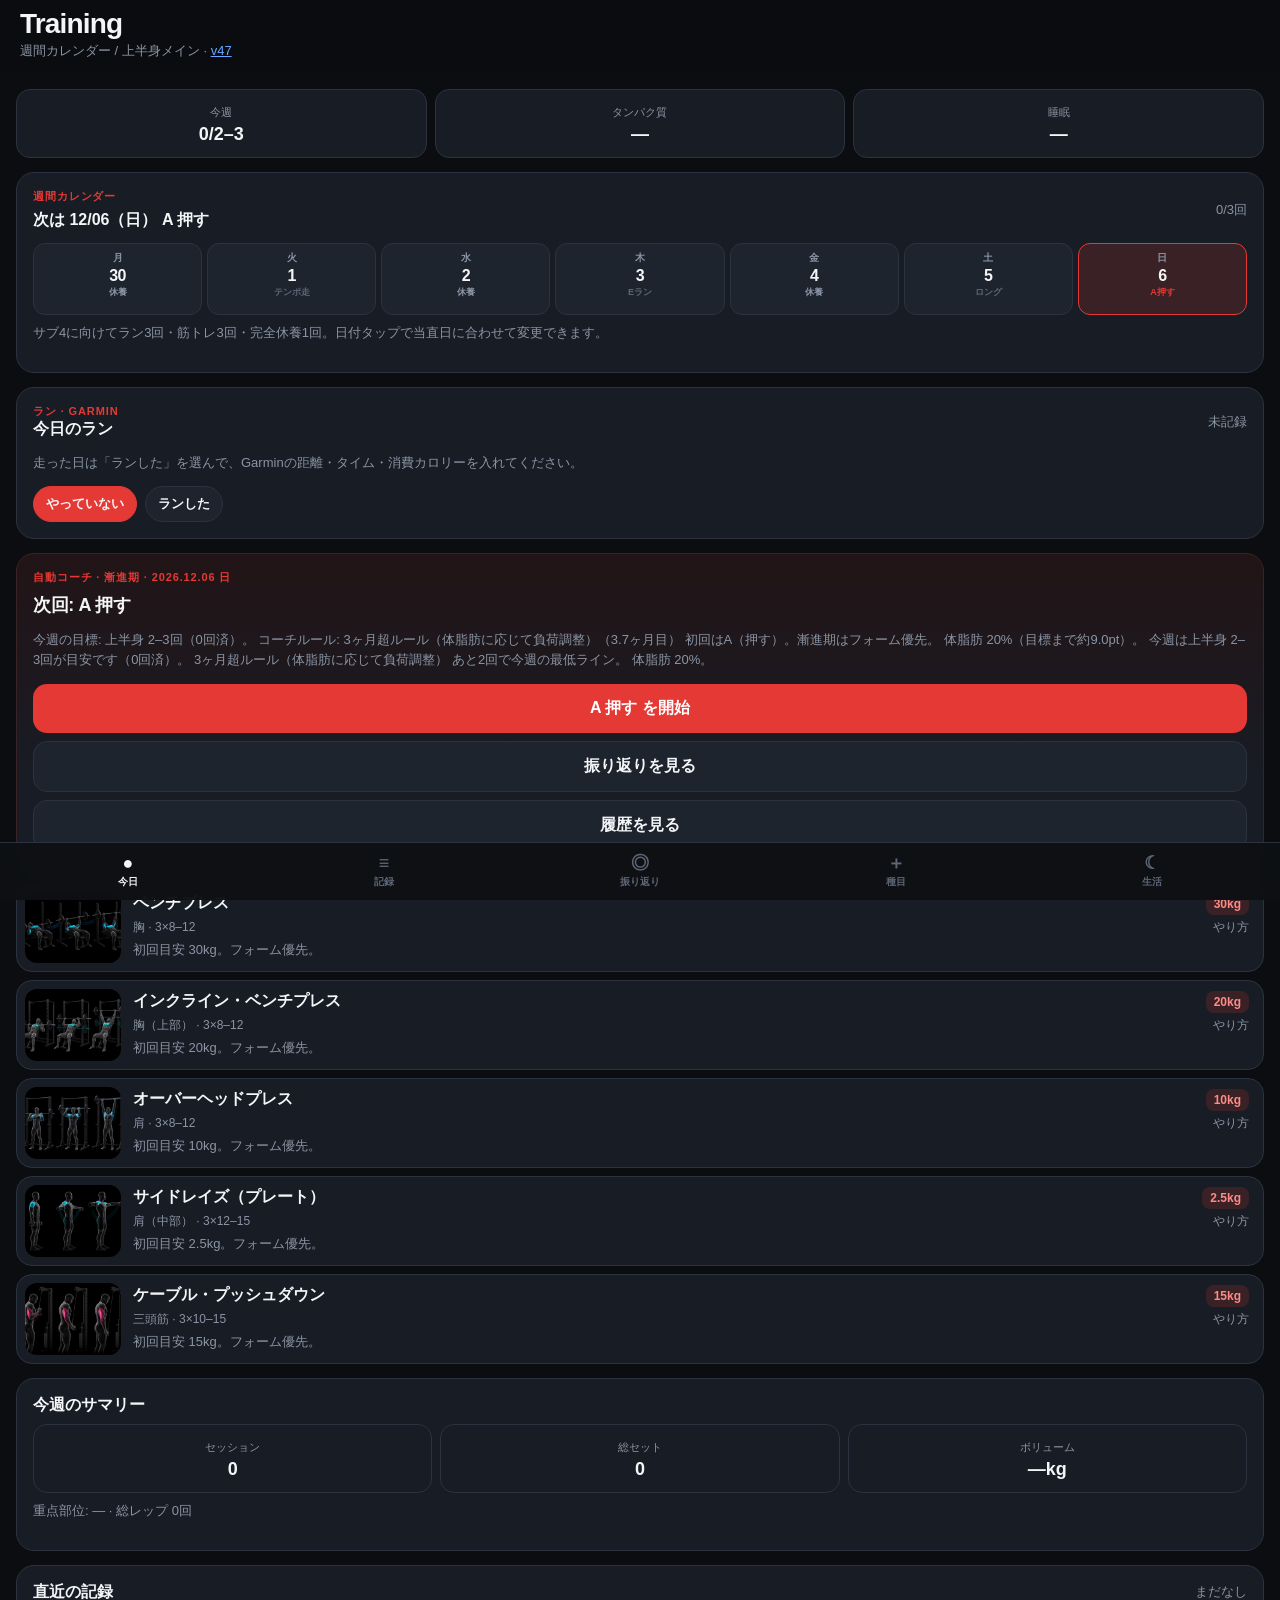
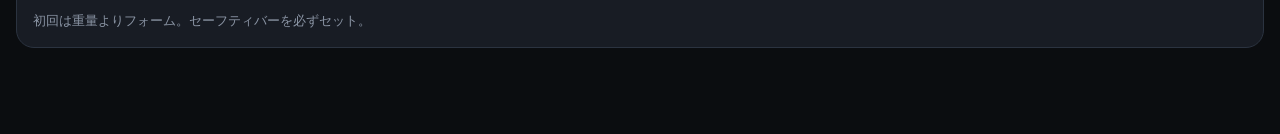
==== index.html @ 6f52048e "v47: インターネット公開版へ更新（オフライン起動・ランのペース提案・個人情報の除去） - Service Worker をネットワーク優先＋キャッシュ退避に変更し、サーバーに   繋がらなくてもア" ====
<!DOCTYPE html>
<html lang="ja">
  <head>
    <meta charset="UTF-8" />
    <meta name="viewport" content="width=device-width, initial-scale=1, maximum-scale=1, user-scalable=no, viewport-fit=cover" />
    <meta name="apple-mobile-web-app-capable" content="yes" />
    <meta name="mobile-web-app-capable" content="yes" />
    <meta name="apple-mobile-web-app-status-bar-style" content="black-translucent" />
    <meta name="apple-mobile-web-app-title" content="Training" />
    <meta name="theme-color" content="#0b0d10" />
    <title>Training</title>
    <link rel="manifest" href="./manifest.webmanifest" />
    <link rel="apple-touch-icon" href="./icon-180.png" />
    <meta http-equiv="Cache-Control" content="no-cache, no-store, must-revalidate" />
    <link rel="stylesheet" href="./styles.css?v=47" />
    <style>
      html,
      body {
        background: #0b0d10;
        color: #f3f5f7;
        margin: 0;
        min-height: 100%;
      }
      #boot {
        padding: 28px 24px;
        font-family: -apple-system, BlinkMacSystemFont, "Hiragino Sans", sans-serif;
      }
      #boot h2 {
        margin: 0;
        font-size: 24px;
      }
      #boot p {
        color: #8b95a5;
        line-height: 1.6;
        margin-top: 12px;
      }
      #boot a {
        color: #6aa6ff;
      }
      #boot a.boot-btn {
        display: block;
        margin-top: 16px;
        background: #e53935;
        color: #fff;
        text-align: center;
        text-decoration: none;
        border-radius: 14px;
        padding: 16px;
        font-weight: 800;
      }
    </style>
  </head>
  <body>
    <div id="app">
      <main id="boot">
        <h2>Training</h2>
        <p>読み込み中…</p>
        <p id="repair-hint"></p>
      </main>
    </div>
    <script>
      (function () {
        var el = document.getElementById("repair-hint");
        if (el) {
          el.innerHTML = 'うまく開かないときは <a href="./update.html">最新版に更新する</a>';
        }
      })();
      window.__bootFailed = function (msg) {
        var app = document.getElementById("app");
        if (!app) return;
        app.innerHTML =
          '<main id="boot"><h2>起動できませんでした</h2><p>' +
          (msg || "古い画面が残っている可能性があります。") +
          '</p><p><a class="boot-btn" href="./update.html">最新版に更新する</a></p></main>';
      };
      window.addEventListener("error", function (ev) {
        if (document.getElementById("boot")) window.__bootFailed(ev.message || "読み込みエラー");
      });
      setTimeout(function () {
        var boot = document.getElementById("boot");
        if (boot) {
          var p = boot.querySelector("p");
          if (p) {
            p.innerHTML = 'まだ読み込めない場合は <a href="./update.html">最新版に更新する</a> を開いてください。';
          }
        }
      }, 8000);
    </script>
    <script>
      (function () {
        var files = ["./data.js", "./restore-data.js", "./coach.js", "./app.js"];
        var t = Date.now();
        function next(i) {
          if (i >= files.length) return;
          var s = document.createElement("script");
          s.src = files[i] + "?t=" + t;
          s.onload = function () {
            next(i + 1);
          };
          s.onerror = function () {
            if (window.__bootFailed) window.__bootFailed("ファイルを読み込めませんでした");
          };
          document.body.appendChild(s);
        }
        next(0);
      })();
    </script>
  </body>
</html>
---- styles.css ----
:root {
  --bg: #0b0d10;
  --bg-elev: #12151b;
  --card: #181c24;
  --card-2: #1e242e;
  --line: #2b3340;
  --text: #f3f5f7;
  --muted: #8b95a5;
  --faint: #5c6675;
  --red: #e53935;
  --red-dim: rgba(229, 57, 53, 0.16);
  --green: #3ddc97;
  --green-dim: rgba(61, 220, 151, 0.14);
  --blue: #6aa6ff;
  --purple: #c084fc;
  --amber: #ffb020;
  --radius: 18px;
  --tab-h: calc(58px + env(safe-area-inset-bottom, 0px));
  --header-h: calc(56px + env(safe-area-inset-top, 0px));
}

* {
  box-sizing: border-box;
  -webkit-tap-highlight-color: transparent;
  touch-action: manipulation;
}

html,
body {
  margin: 0;
  padding: 0;
  background: var(--bg);
  color: var(--text);
  font-family: -apple-system, BlinkMacSystemFont, "Hiragino Sans", "Hiragino Kaku Gothic ProN", "Noto Sans JP", sans-serif;
  min-height: 100%;
}

body {
  padding-top: env(safe-area-inset-top, 0px);
}

button,
input {
  font-family: inherit;
  color: inherit;
}

#app {
  min-height: 100dvh;
  padding-bottom: var(--tab-h);
}

.topbar {
  position: sticky;
  top: 0;
  z-index: 20;
  background: color-mix(in srgb, var(--bg) 88%, transparent);
  backdrop-filter: blur(16px);
  -webkit-backdrop-filter: blur(16px);
  padding: 8px 20px 12px;
  border-bottom: 1px solid transparent;
}

.topbar h1 {
  margin: 0;
  font-size: 28px;
  letter-spacing: -0.03em;
}

.topbar .sub {
  margin-top: 2px;
  color: var(--muted);
  font-size: 13px;
}

.sync-pill {
  display: inline-block;
  margin-top: 8px;
  font-size: 11px;
  font-weight: 700;
  padding: 4px 10px;
  border-radius: 999px;
  background: var(--card-2);
  color: var(--muted);
  border: 1px solid var(--line);
}

.sync-pill.synced {
  color: var(--green);
  border-color: rgba(61, 220, 151, 0.35);
  background: var(--green-dim);
}

.sync-pill.pending {
  color: var(--amber);
}

.sync-pill.offline {
  color: var(--faint);
}

.page {
  padding: 16px 16px 28px;
  display: flex;
  flex-direction: column;
  gap: 14px;
}

.card {
  background: var(--card);
  border: 1px solid var(--line);
  border-radius: var(--radius);
  padding: 16px;
}

.card.accent {
  background: linear-gradient(180deg, #221416 0%, var(--card) 72%);
  border-color: #3a2426;
}

.row {
  display: flex;
  align-items: center;
  justify-content: space-between;
  gap: 10px;
}

.stack {
  display: flex;
  flex-direction: column;
  gap: 8px;
}

.kicker {
  font-size: 11px;
  font-weight: 700;
  letter-spacing: 0.08em;
  text-transform: uppercase;
  color: var(--red);
}

.muted {
  color: var(--muted);
  font-size: 13px;
  line-height: 1.55;
}

h2 {
  margin: 0;
  font-size: 18px;
  letter-spacing: -0.02em;
}

h3 {
  margin: 0;
  font-size: 16px;
}

.pills {
  display: flex;
  flex-wrap: wrap;
  gap: 8px;
}

.pill {
  border: 1px solid var(--line);
  background: var(--card-2);
  color: var(--text);
  border-radius: 999px;
  padding: 8px 12px;
  font-size: 13px;
  font-weight: 600;
}

.pill.active {
  background: var(--red);
  border-color: var(--red);
}

.pill.good.active {
  background: #1f8a5a;
  border-color: #1f8a5a;
}

.pill.ok.active {
  background: #8a6a12;
  border-color: #8a6a12;
}

.pill.poor.active {
  background: #8a2a2a;
  border-color: #8a2a2a;
}

.btn {
  appearance: none;
  border: 0;
  background: var(--red);
  color: white;
  font-weight: 700;
  font-size: 16px;
  border-radius: 14px;
  padding: 14px 16px;
  width: 100%;
}

.btn:disabled {
  opacity: 0.45;
}

.btn.ghost {
  background: var(--card-2);
  color: var(--text);
  border: 1px solid var(--line);
}

.btn.small {
  width: auto;
  padding: 8px 12px;
  font-size: 13px;
  border-radius: 10px;
}

.ex-item {
  width: 100%;
  text-align: left;
  background: var(--card);
  border: 1px solid var(--line);
  border-radius: 16px;
  padding: 8px;
  display: grid;
  grid-template-columns: 96px 1fr;
  gap: 12px;
  align-items: center;
}

.ex-copy {
  display: flex;
  flex-direction: column;
  gap: 4px;
  min-width: 0;
  padding-right: 6px;
}

.ex-thumb,
.motion-thumb {
  width: 96px;
  height: 72px;
  object-fit: cover;
  object-position: center;
  border-radius: 12px;
  background: #000;
  flex-shrink: 0;
}

.card .motion-thumb {
  width: 72px;
  height: 54px;
  border-radius: 10px;
}

.ex-item .meta {
  display: flex;
  justify-content: space-between;
  color: var(--muted);
  font-size: 12px;
  gap: 8px;
}

.badge {
  display: inline-flex;
  align-items: center;
  gap: 6px;
  background: var(--red-dim);
  color: #ff8a86;
  font-size: 12px;
  font-weight: 700;
  padding: 4px 8px;
  border-radius: 8px;
}

.badge.green {
  background: var(--green-dim);
  color: var(--green);
}

.badge.blue {
  background: rgba(106, 166, 255, 0.14);
  color: var(--blue);
}

.stats {
  display: grid;
  grid-template-columns: 1fr 1fr 1fr;
  gap: 8px;
}

.stat {
  background: var(--card);
  border: 1px solid var(--line);
  border-radius: 14px;
  padding: 12px 10px;
  text-align: center;
}

.stat b {
  display: block;
  font-size: 18px;
  margin-top: 4px;
}

.stat span {
  color: var(--muted);
  font-size: 11px;
}

.set-row {
  display: grid;
  grid-template-columns: 42px 1fr 1fr;
  gap: 8px;
  align-items: center;
  margin-top: 8px;
}

.stepper {
  display: flex;
  align-items: center;
  background: var(--bg);
  border: 1px solid var(--line);
  border-radius: 12px;
  overflow: hidden;
}

.stepper button {
  width: 36px;
  height: 40px;
  border: 0;
  background: transparent;
  color: var(--text);
  font-size: 18px;
}

.stepper .val {
  flex: 1;
  text-align: center;
  font-variant-numeric: tabular-nums;
  font-weight: 700;
  font-size: 14px;
}

.howto {
  margin-top: 10px;
  padding-top: 10px;
  border-top: 1px solid var(--line);
}

.howto ol {
  margin: 8px 0 0;
  padding-left: 18px;
  color: var(--muted);
  font-size: 13px;
  line-height: 1.6;
}

.howto h4 {
  margin: 12px 0 0;
  font-size: 13px;
  color: #ffb0ad;
}

.week {
  display: grid;
  grid-template-columns: repeat(7, 1fr);
  gap: 6px;
}

.daydot {
  text-align: center;
  font-size: 11px;
  color: var(--muted);
}

.daydot i {
  display: block;
  width: 28px;
  height: 28px;
  margin: 0 auto 4px;
  border-radius: 50%;
  background: var(--card-2);
  border: 1px solid var(--line);
}

.daydot.done i {
  background: var(--green);
  border-color: var(--green);
}

.daydot.today i {
  outline: 2px solid var(--red);
  outline-offset: 2px;
}

.tabbar {
  position: fixed;
  left: 0;
  right: 0;
  bottom: 0;
  height: var(--tab-h);
  padding-bottom: env(safe-area-inset-bottom, 0px);
  background: rgba(14, 16, 20, 0.94);
  backdrop-filter: blur(18px);
  -webkit-backdrop-filter: blur(18px);
  border-top: 1px solid var(--line);
  display: grid;
  grid-template-columns: repeat(5, 1fr);
  z-index: 30;
}

.tabbar button {
  border: 0;
  background: transparent;
  color: var(--faint);
  font-size: 10px;
  font-weight: 700;
  display: flex;
  flex-direction: column;
  align-items: center;
  justify-content: center;
  gap: 3px;
}

.tabbar button.active {
  color: var(--text);
}

.tabbar .ico {
  font-size: 18px;
  line-height: 1;
}

.sheet-bg {
  position: fixed;
  inset: 0;
  background: rgba(0, 0, 0, 0.55);
  z-index: 40;
  display: flex;
  align-items: flex-end;
}

.sheet {
  background: var(--bg-elev);
  width: 100%;
  max-height: 92dvh;
  overflow: auto;
  border-radius: 22px 22px 0 0;
  padding: 10px 16px calc(20px + env(safe-area-inset-bottom));
}

.sheet-guide {
  padding: 0;
  max-height: 96dvh;
}

.hero-bar {
  position: sticky;
  top: 0;
  z-index: 6;
  display: flex;
  align-items: center;
  justify-content: space-between;
  gap: 10px;
  padding: 10px 12px 8px;
  background: rgba(12, 14, 18, 0.92);
  backdrop-filter: blur(12px);
  -webkit-backdrop-filter: blur(12px);
}

.hero-still {
  position: relative;
  background: #000;
  min-height: 42vh;
}

.hero-still img {
  width: 100%;
  height: auto;
  min-height: 42vh;
  max-height: 56vh;
  object-fit: contain;
  object-position: center;
  display: block;
  background: #000;
}

.motion-phases {
  display: grid;
  grid-template-columns: 1fr 1fr 1fr;
  gap: 6px;
  pointer-events: none;
}

.motion-phases.still {
  position: absolute;
  left: 10px;
  right: 10px;
  bottom: 10px;
}

.motion-phases span {
  text-align: center;
  font-size: 11px;
  font-weight: 700;
  letter-spacing: 0.08em;
  color: rgba(255, 255, 255, 0.88);
  background: rgba(0, 0, 0, 0.55);
  padding: 6px 0;
  border-radius: 8px;
}

.scroll-hint {
  margin: 4px 0 0;
  color: var(--faint);
  font-size: 12px;
}

.sheet-back {
  position: static;
  border: 0;
  min-height: 44px;
  padding: 10px 16px;
  border-radius: 999px;
  background: var(--card-2);
  color: #fff;
  font-size: 16px;
  font-weight: 700;
  border: 1px solid var(--line);
}

.sheet-back.dark {
  position: sticky;
  top: 8px;
  left: 0;
  display: inline-flex;
  margin-bottom: 8px;
  background: var(--card-2);
  color: var(--text);
  border: 1px solid var(--line);
}

.hero-tag {
  display: inline-flex;
  background: rgba(0, 229, 255, 0.22);
  border: 1px solid rgba(0, 229, 255, 0.45);
  color: #7eeeff;
  font-size: 11px;
  font-weight: 700;
  letter-spacing: 0.06em;
  padding: 4px 8px;
  border-radius: 999px;
}

.sheet-body h2 {
  margin: 0;
  font-size: 26px;
  letter-spacing: -0.03em;
}

.hero-eq {
  margin: 6px 0 0;
  color: var(--muted);
  font-size: 13px;
}

.cue-chips {
  display: flex;
  flex-wrap: wrap;
  gap: 6px;
  margin-top: 12px;
  margin-bottom: 4px;
}

.cue-chips span {
  background: rgba(0, 229, 255, 0.12);
  border: 1px solid rgba(0, 229, 255, 0.28);
  color: #b8f4ff;
  font-size: 12px;
  font-weight: 600;
  padding: 6px 10px;
  border-radius: 999px;
}

.sheet-body {
  padding: 16px 16px calc(24px + env(safe-area-inset-bottom));
}

.guide-meta {
  display: flex;
  flex-wrap: wrap;
  gap: 8px;
  margin-bottom: 16px;
}

.guide-meta span {
  background: var(--card);
  border: 1px solid var(--line);
  border-radius: 999px;
  padding: 6px 10px;
  font-size: 12px;
  color: var(--muted);
}

.guide-block {
  margin-top: 18px;
}

.sec-label {
  display: flex;
  align-items: center;
  gap: 10px;
  font-size: 15px;
  font-weight: 700;
  letter-spacing: -0.02em;
}

.sec-label i {
  font-style: normal;
  font-size: 11px;
  font-weight: 800;
  color: #fff;
  background: var(--red);
  width: 28px;
  height: 22px;
  border-radius: 7px;
  display: inline-flex;
  align-items: center;
  justify-content: center;
}

.guide-block.warn .sec-label i {
  background: #8a6a12;
}

.steps {
  list-style: none;
  margin: 10px 0 0;
  padding: 0;
  counter-reset: step;
}

.steps li {
  position: relative;
  padding: 10px 12px 10px 42px;
  margin-top: 8px;
  background: var(--card);
  border: 1px solid var(--line);
  border-radius: 14px;
  color: var(--muted);
  font-size: 13px;
  line-height: 1.6;
  counter-increment: step;
}

.steps li::before {
  content: counter(step);
  position: absolute;
  left: 12px;
  top: 12px;
  width: 20px;
  height: 20px;
  border-radius: 50%;
  background: #2a313c;
  color: #fff;
  font-size: 11px;
  font-weight: 700;
  display: flex;
  align-items: center;
  justify-content: center;
}

.handle {
  width: 42px;
  height: 4px;
  background: #3a4250;
  border-radius: 99px;
  margin: 6px auto 12px;
}

.history-item {
  width: 100%;
  text-align: left;
  background: transparent;
  border: 0;
  border-bottom: 1px solid var(--line);
  padding: 12px 0;
  color: inherit;
}

.empty {
  text-align: center;
  color: var(--muted);
  padding: 28px 12px;
  line-height: 1.6;
}

.note {
  width: 100%;
  background: var(--bg);
  border: 1px solid var(--line);
  border-radius: 12px;
  padding: 12px;
  min-height: 44px;
  resize: none;
  font-size: 16px;
}

.reason {
  background: var(--red-dim);
  border-radius: 12px;
  padding: 10px 12px;
  font-size: 13px;
  line-height: 1.55;
  color: #ffc7c5;
}

.progress-bar {
  height: 8px;
  background: #2a313c;
  border-radius: 99px;
  overflow: hidden;
}

.week-cal {
  display: grid;
  grid-template-columns: repeat(7, 1fr);
  gap: 5px;
  margin-top: 12px;
}

.week-cell {
  background: var(--card-2);
  border: 1px solid var(--line);
  border-radius: 12px;
  padding: 7px 1px 6px;
  text-align: center;
  min-height: 72px;
  display: flex;
  flex-direction: column;
  align-items: center;
  justify-content: flex-start;
  gap: 2px;
  font-family: inherit;
  color: inherit;
  width: 100%;
}

.week-cell .wday {
  font-size: 10px;
  font-weight: 700;
  color: var(--muted);
}

.week-cell .wnum {
  font-size: 16px;
  font-weight: 800;
  letter-spacing: -0.03em;
}

.week-cell .wtag {
  font-size: 9px;
  font-weight: 700;
  color: var(--faint);
  line-height: 1.2;
}

.week-cell.today {
  border-color: #c5ccd6;
}

.week-cell.next {
  background: var(--red-dim);
  border-color: var(--red);
}

.week-cell.next .wtag {
  color: var(--red);
}

.week-cell.done {
  background: var(--green-dim);
  border-color: rgba(61, 220, 151, 0.35);
}

.week-cell.done .wtag {
  color: var(--green);
}

.week-cell.changed {
  box-shadow: inset 0 0 0 1px rgba(255, 214, 10, 0.55);
}

.week-cell.rest .wtag {
  color: var(--muted);
}

.link-url {
  color: var(--blue);
  word-break: break-all;
  text-decoration: underline;
}

.review-card {
  margin-top: 14px;
  padding: 12px 14px 8px;
  background: #161a22;
  border-radius: 16px;
}

.review-card .kicker {
  margin-bottom: 6px;
}

.review-ai {
  margin-top: 8px;
  font-size: 15px;
}

.progress-bar span {
  display: block;
  height: 100%;
  background: var(--red);
  border-radius: 99px;
}

.metric-grid {
  display: grid;
  grid-template-columns: 1fr 1fr;
  gap: 10px;
  margin-top: 12px;
}

.metric-label {
  font-size: 12px;
  font-weight: 700;
  color: var(--muted);
  margin-bottom: 6px;
}

.chart-head {
  display: flex;
  align-items: baseline;
  justify-content: space-between;
  margin: 10px 0 6px;
}

.chart-value {
  font-size: 22px;
  font-weight: 800;
  letter-spacing: -0.03em;
}

.chart-delta {
  margin-left: 8px;
  font-size: 12px;
  font-weight: 700;
  color: var(--muted);
}

.chart-delta.down {
  color: var(--green);
}

.chart-delta.up {
  color: #ff8a86;
}

.chart-svg {
  width: 100%;
  height: auto;
  display: block;
}

.chart-grid {
  stroke: #2b3340;
  stroke-width: 1;
}

.chart-line {
  fill: none;
  stroke-width: 2.5;
  stroke-linecap: round;
  stroke-linejoin: round;
}

.chart-area {
  opacity: 0.14;
}

.chart-dot {
  stroke: #0b0d10;
  stroke-width: 1.5;
}

.chart-axis,
.chart-label {
  fill: var(--faint);
  font-size: 9px;
  font-family: -apple-system, BlinkMacSystemFont, sans-serif;
}

.chart-empty {
  margin-top: 10px;
  padding: 20px 12px;
  text-align: center;
  color: var(--muted);
  font-size: 13px;
  background: var(--card-2);
  border: 1px dashed var(--line);
  border-radius: 12px;
}

.body-log-head,
.body-log-row {
  display: grid;
  grid-template-columns: 1.2fr 1fr 1fr;
  gap: 8px;
  font-size: 13px;
}

.body-log-head {
  color: var(--muted);
  font-size: 11px;
  font-weight: 700;
  letter-spacing: 0.04em;
  padding-bottom: 8px;
  border-bottom: 1px solid var(--line);
}

.body-log-row {
  padding: 10px 0;
  border-bottom: 1px solid var(--line);
  color: var(--text);
}

.body-log-row span:last-child {
  color: var(--green);
}

.rest-bar {
  position: fixed;
  left: 16px;
  right: 16px;
  bottom: calc(var(--tab-h) + 8px);
  z-index: 35;
  background: rgba(18, 21, 28, 0.96);
  border: 1px solid var(--line);
  border-radius: 14px;
  padding: 12px 14px;
  display: flex;
  align-items: center;
  justify-content: space-between;
  backdrop-filter: blur(12px);
  -webkit-backdrop-filter: blur(12px);
}

.rest-bar span {
  font-weight: 700;
  color: var(--amber);
}

.rest-bar button {
  border: 0;
  background: var(--card-2);
  color: var(--text);
  padding: 8px 12px;
  border-radius: 10px;
  font-size: 13px;
  font-weight: 700;
}

.pick-scroll {
  height: 148px;
  overflow-y: auto;
  -webkit-overflow-scrolling: touch;
  border: 1px solid var(--line);
  border-radius: 14px;
  background: var(--bg);
  margin-top: 10px;
}

.pick-opt {
  display: block;
  width: 100%;
  border: 0;
  background: transparent;
  color: var(--muted);
  font-size: 18px;
  font-weight: 700;
  padding: 12px 0;
}

.pick-opt.active {
  color: var(--text);
  background: var(--red-dim);
}

.num-input {
  width: 100%;
  box-sizing: border-box;
  border: 1px solid var(--line);
  background: #fff;
  color: #111;
  border-radius: 12px;
  padding: 14px 12px;
  font-size: 22px;
  font-weight: 700;
  font-variant-numeric: tabular-nums;
  margin-top: 8px;
  -webkit-user-select: text;
  user-select: text;
  pointer-events: auto;
  -webkit-appearance: none;
  appearance: none;
}
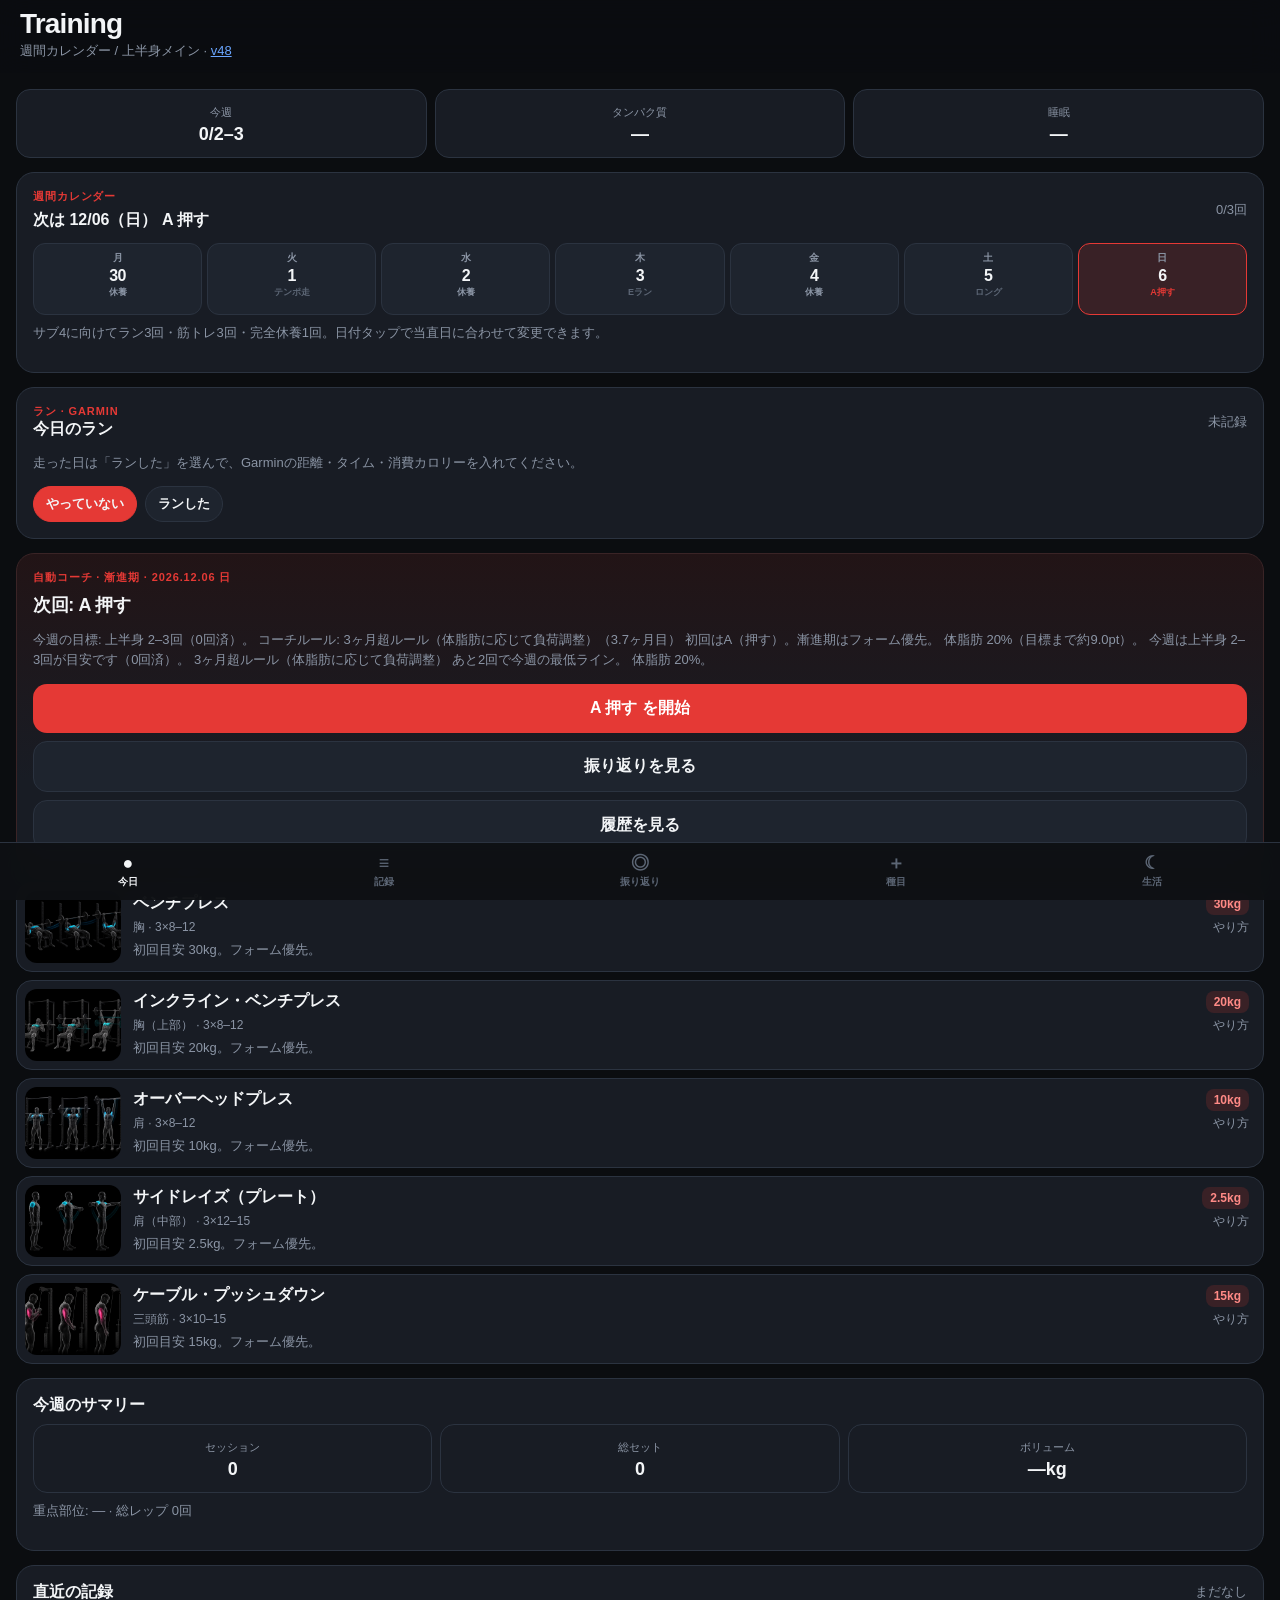
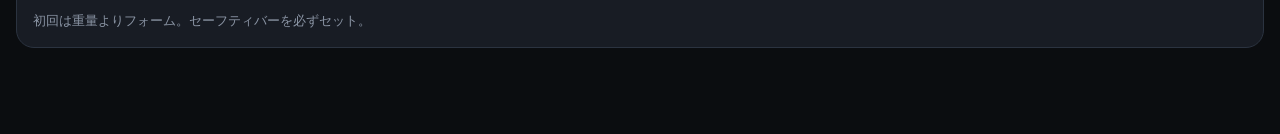
==== commit 0e0009e6: "v48: 記録の書き出しが動かない不具合を修正 「記録を書き出す」ボタンに click ハンドラが繋がっておらず、押しても 何も起きない状態だった（exportBackup は定義のみで未使用）。配線" ====
--- a/index.html
+++ b/index.html
@@ -12,7 +12,7 @@
     <link rel="manifest" href="./manifest.webmanifest" />
     <link rel="apple-touch-icon" href="./icon-180.png" />
     <meta http-equiv="Cache-Control" content="no-cache, no-store, must-revalidate" />
-    <link rel="stylesheet" href="./styles.css?v=47" />
+    <link rel="stylesheet" href="./styles.css?v=48" />
     <style>
       html,
       body {
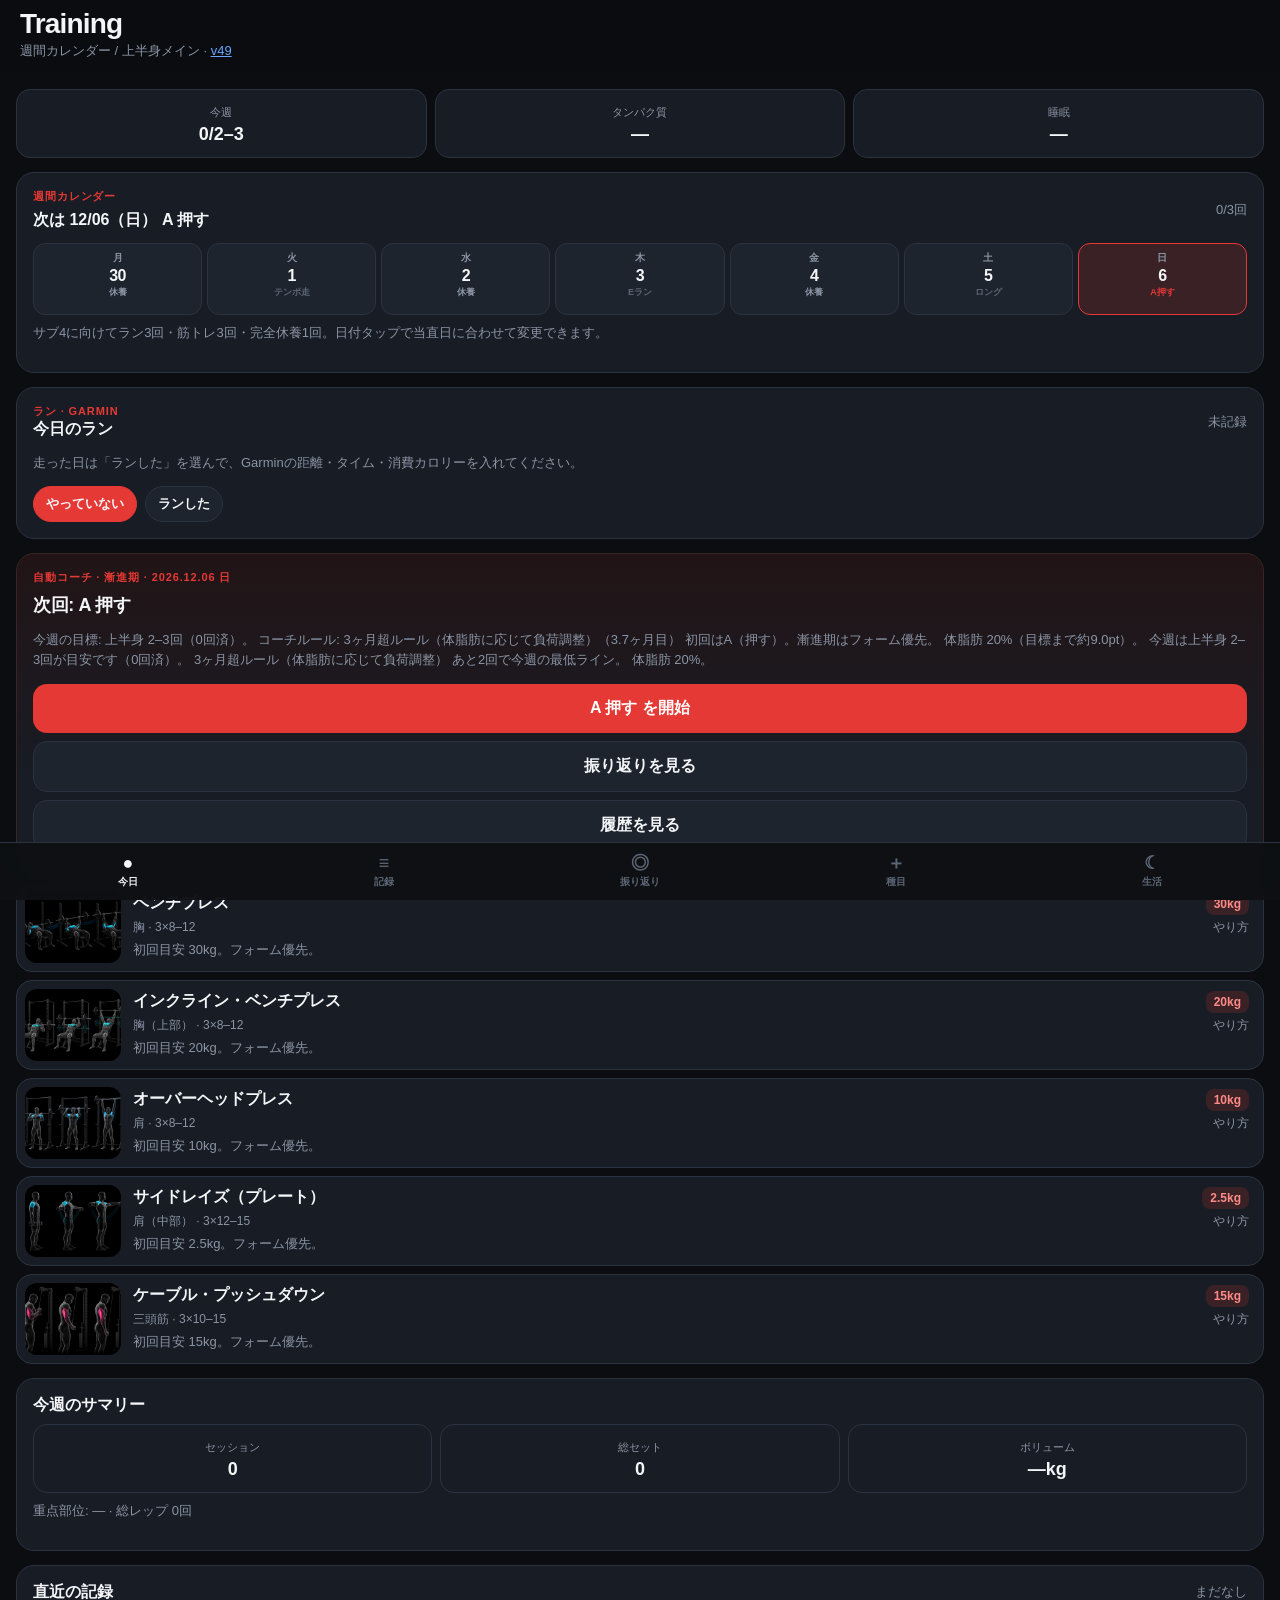
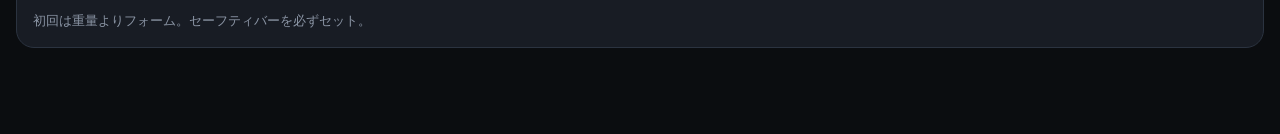
==== commit df099770: "v49: セッション種別の手動変更と、毎回変わるメニュー - カレンダーの日付をタップして A/B/C を手動で選べるようにした。   休養・ランの日に種別を指定すると、その日をトレーニング日に切り替" ====
--- a/index.html
+++ b/index.html
@@ -12,7 +12,7 @@
     <link rel="manifest" href="./manifest.webmanifest" />
     <link rel="apple-touch-icon" href="./icon-180.png" />
     <meta http-equiv="Cache-Control" content="no-cache, no-store, must-revalidate" />
-    <link rel="stylesheet" href="./styles.css?v=48" />
+    <link rel="stylesheet" href="./styles.css?v=49" />
     <style>
       html,
       body {
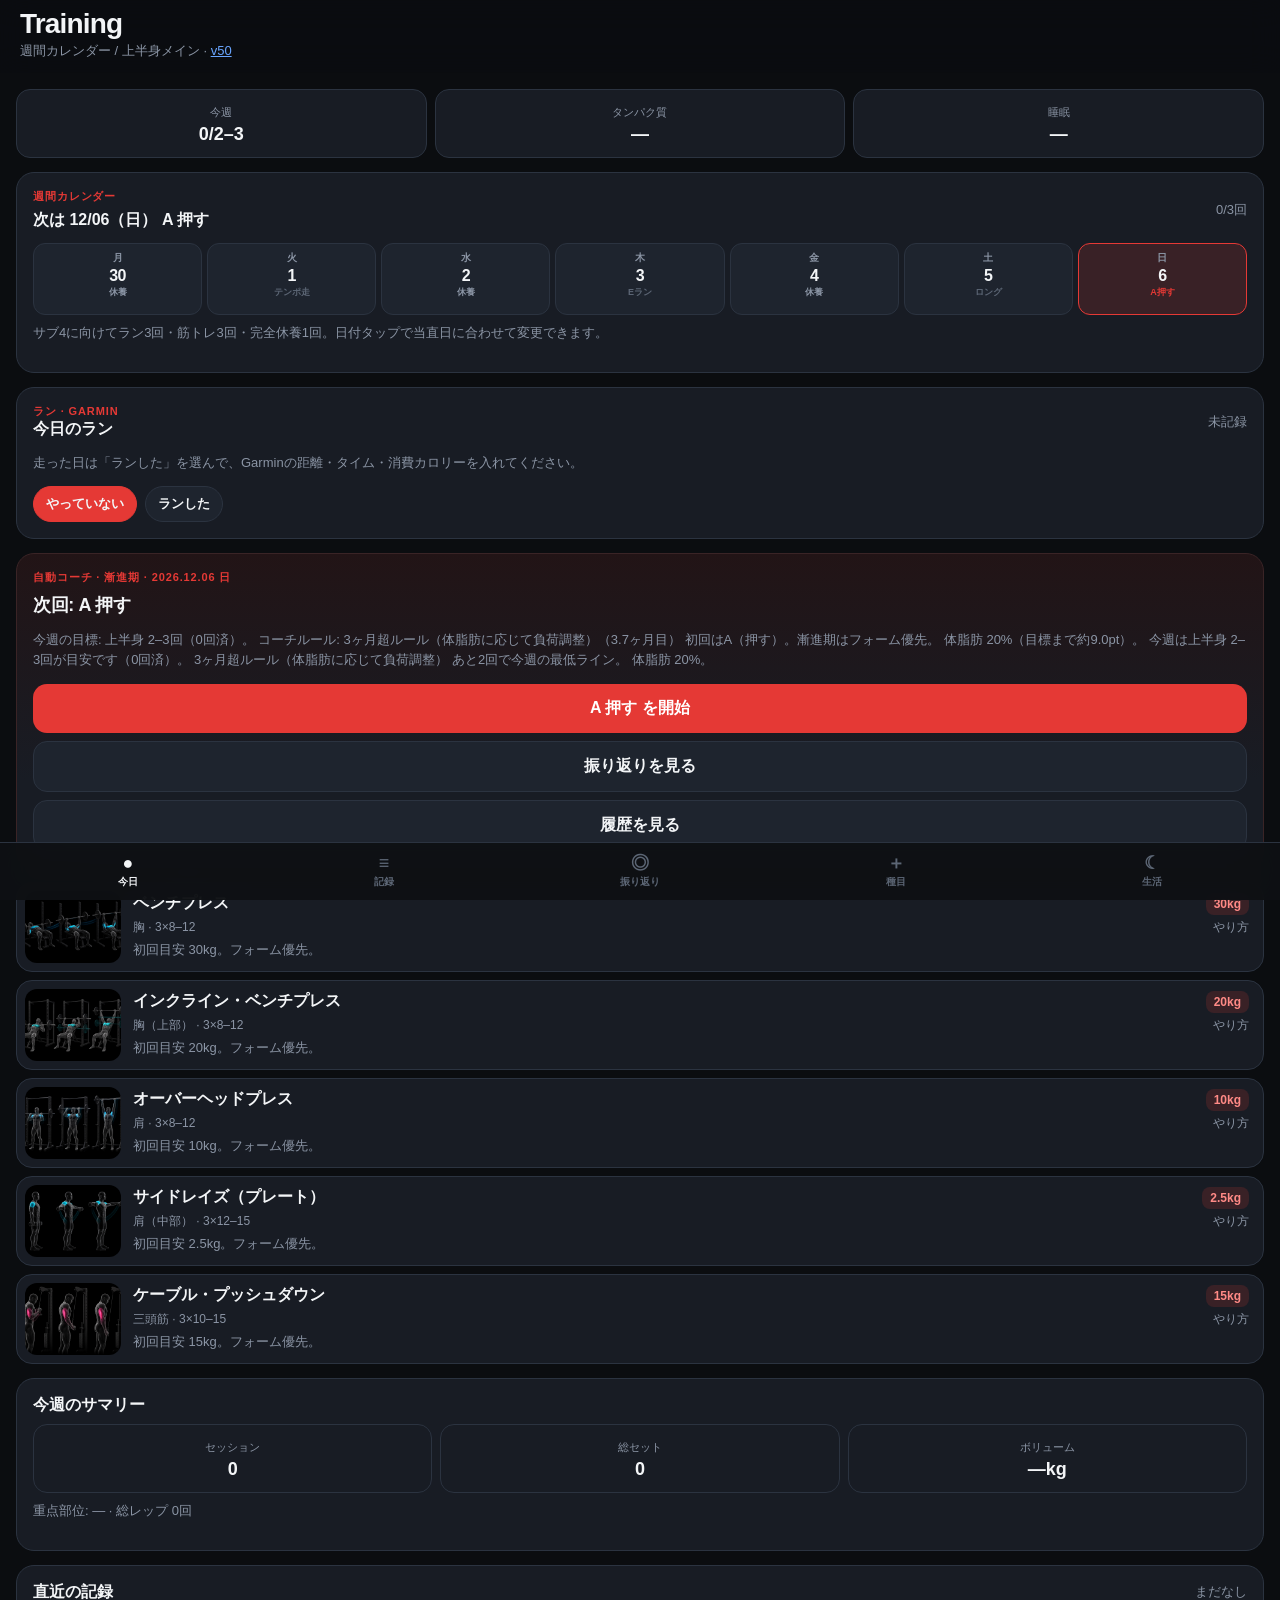
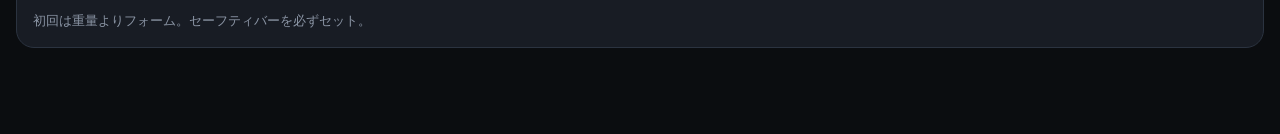
==== commit bd5158a0: "v50: IROTECマルチラックでできる脚・体幹種目を5つ追加 フロントスクワット / ブルガリアン・スプリットスクワット / バーベル・ ヒップスラスト / グッドモーニング / ハンギング・レッ" ====
--- a/index.html
+++ b/index.html
@@ -12,7 +12,7 @@
     <link rel="manifest" href="./manifest.webmanifest" />
     <link rel="apple-touch-icon" href="./icon-180.png" />
     <meta http-equiv="Cache-Control" content="no-cache, no-store, must-revalidate" />
-    <link rel="stylesheet" href="./styles.css?v=49" />
+    <link rel="stylesheet" href="./styles.css?v=50" />
     <style>
       html,
       body {
--- a/styles.css
+++ b/styles.css
@@ -1021,3 +1021,18 @@
   -webkit-appearance: none;
   appearance: none;
 }
+
+/* 解説画像が未用意の種目。枠と「開始・中間・終了」の帯を隠して間延びを防ぐ */
+.hero-still.no-image {
+  min-height: 0;
+  background: linear-gradient(160deg, #1a1f26, #11151a);
+  aspect-ratio: auto;
+  padding: 28px 0;
+}
+.hero-still.no-image .motion-phases {
+  display: none;
+}
+.ex-item.no-image .motion-thumb,
+.motion-wrap.no-image .motion-thumb {
+  display: none;
+}
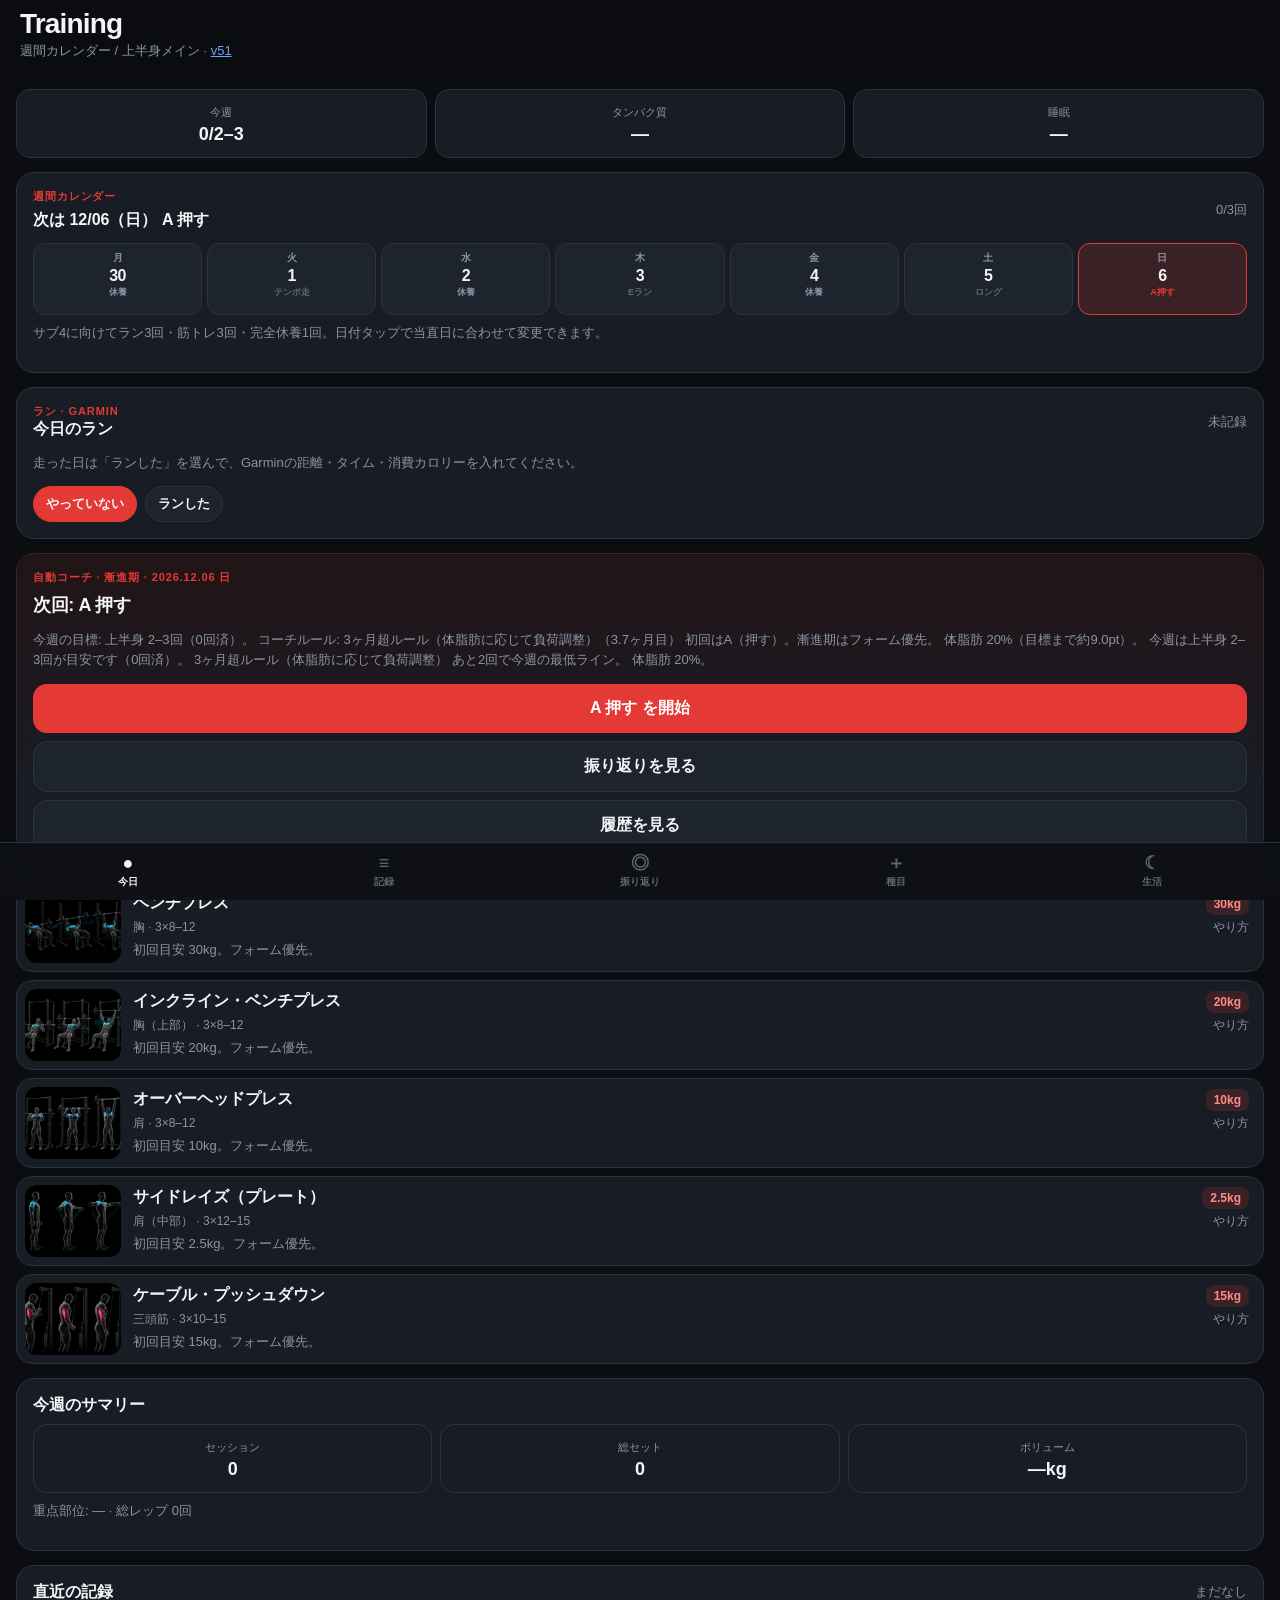
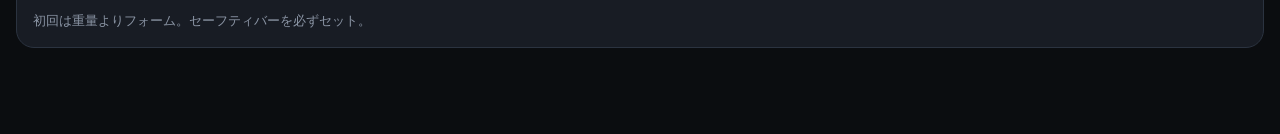
==== commit e3e6ac25: "v51: 解説図を png のまま配置できるようにする 新規追加した5種目には解説図がまだない。生成した画像をそのまま置けるよう、 .jpg が無ければ .png を試すフォールバックを onerro" ====
--- a/index.html
+++ b/index.html
@@ -12,7 +12,7 @@
     <link rel="manifest" href="./manifest.webmanifest" />
     <link rel="apple-touch-icon" href="./icon-180.png" />
     <meta http-equiv="Cache-Control" content="no-cache, no-store, must-revalidate" />
-    <link rel="stylesheet" href="./styles.css?v=50" />
+    <link rel="stylesheet" href="./styles.css?v=51" />
     <style>
       html,
       body {
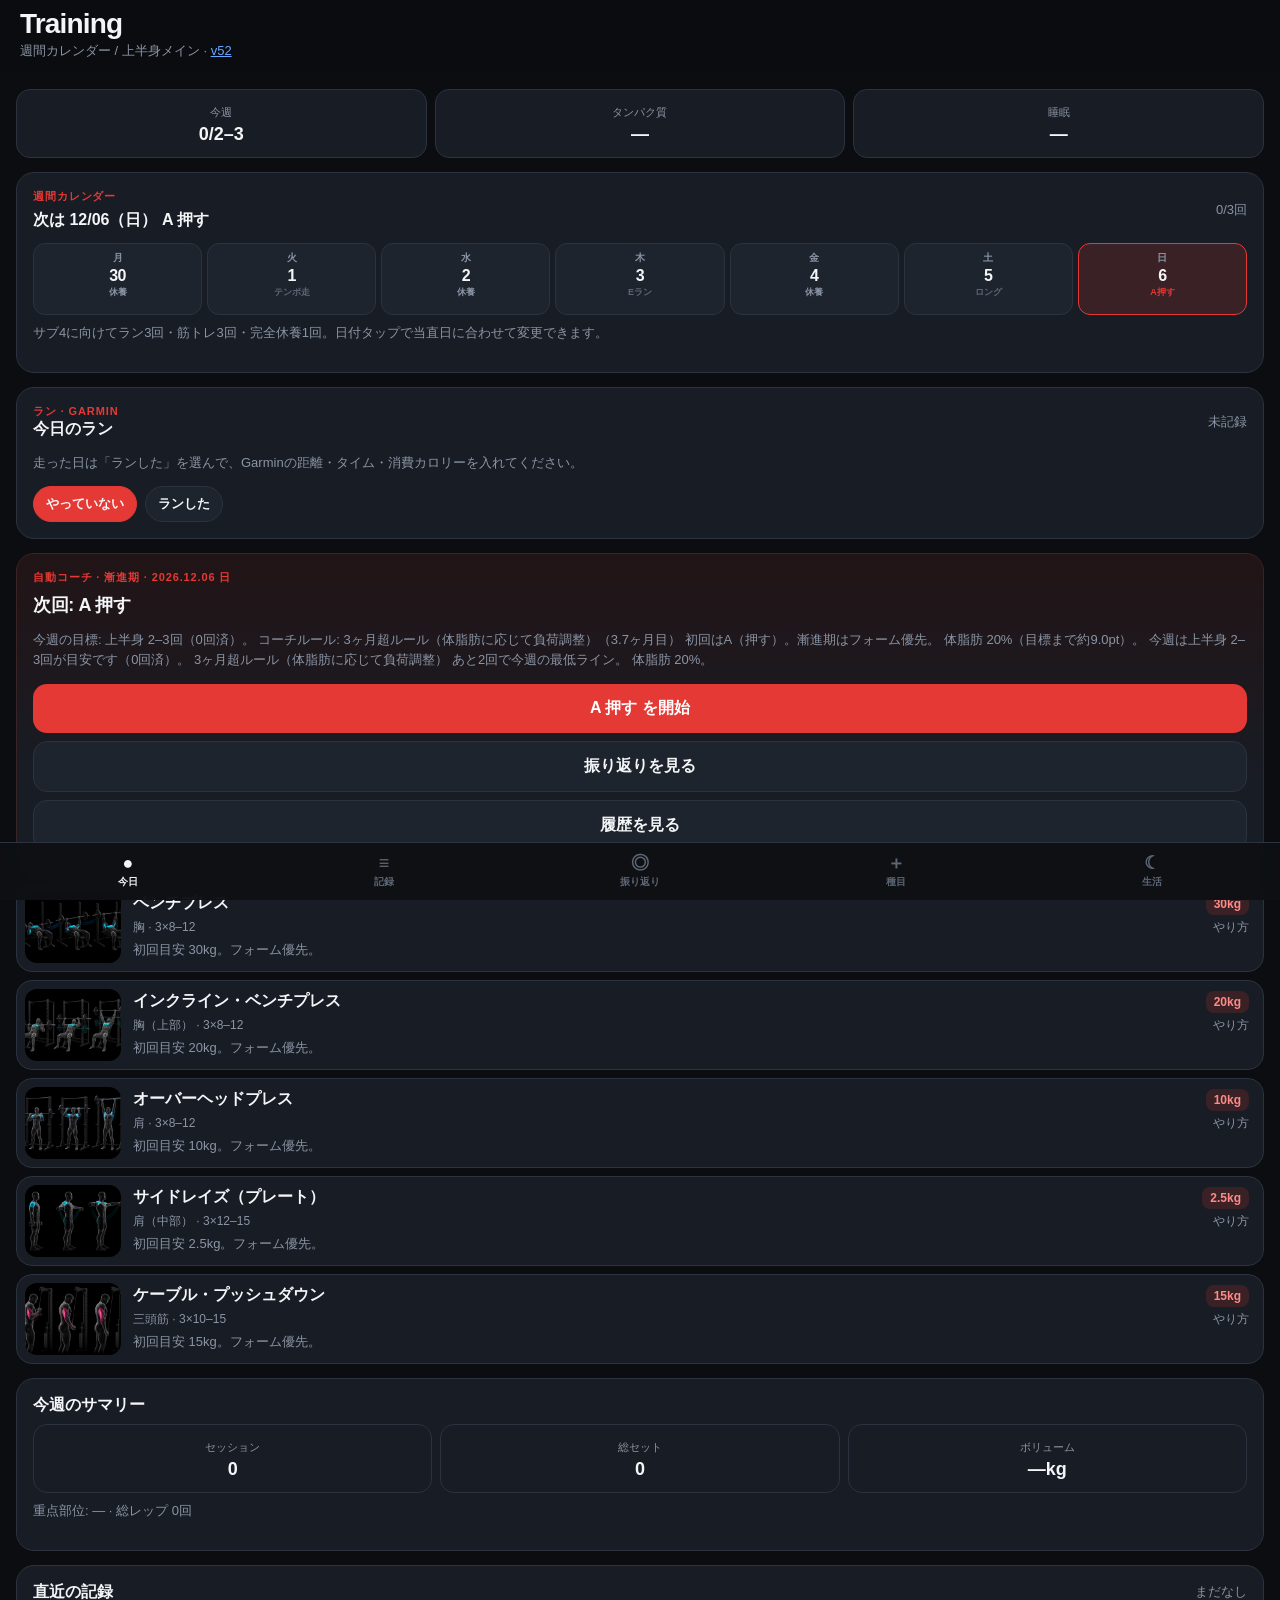
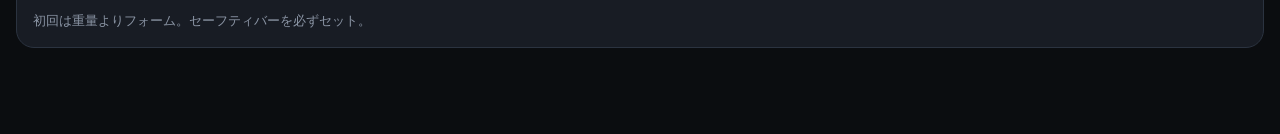
==== commit 5de48e3a: "v52: add form images for the five leg/core exercises so update path can leave v51 Co-authored-by: Cu" ====
--- a/index.html
+++ b/index.html
@@ -12,7 +12,7 @@
     <link rel="manifest" href="./manifest.webmanifest" />
     <link rel="apple-touch-icon" href="./icon-180.png" />
     <meta http-equiv="Cache-Control" content="no-cache, no-store, must-revalidate" />
-    <link rel="stylesheet" href="./styles.css?v=51" />
+    <link rel="stylesheet" href="./styles.css?v=52" />
     <style>
       html,
       body {
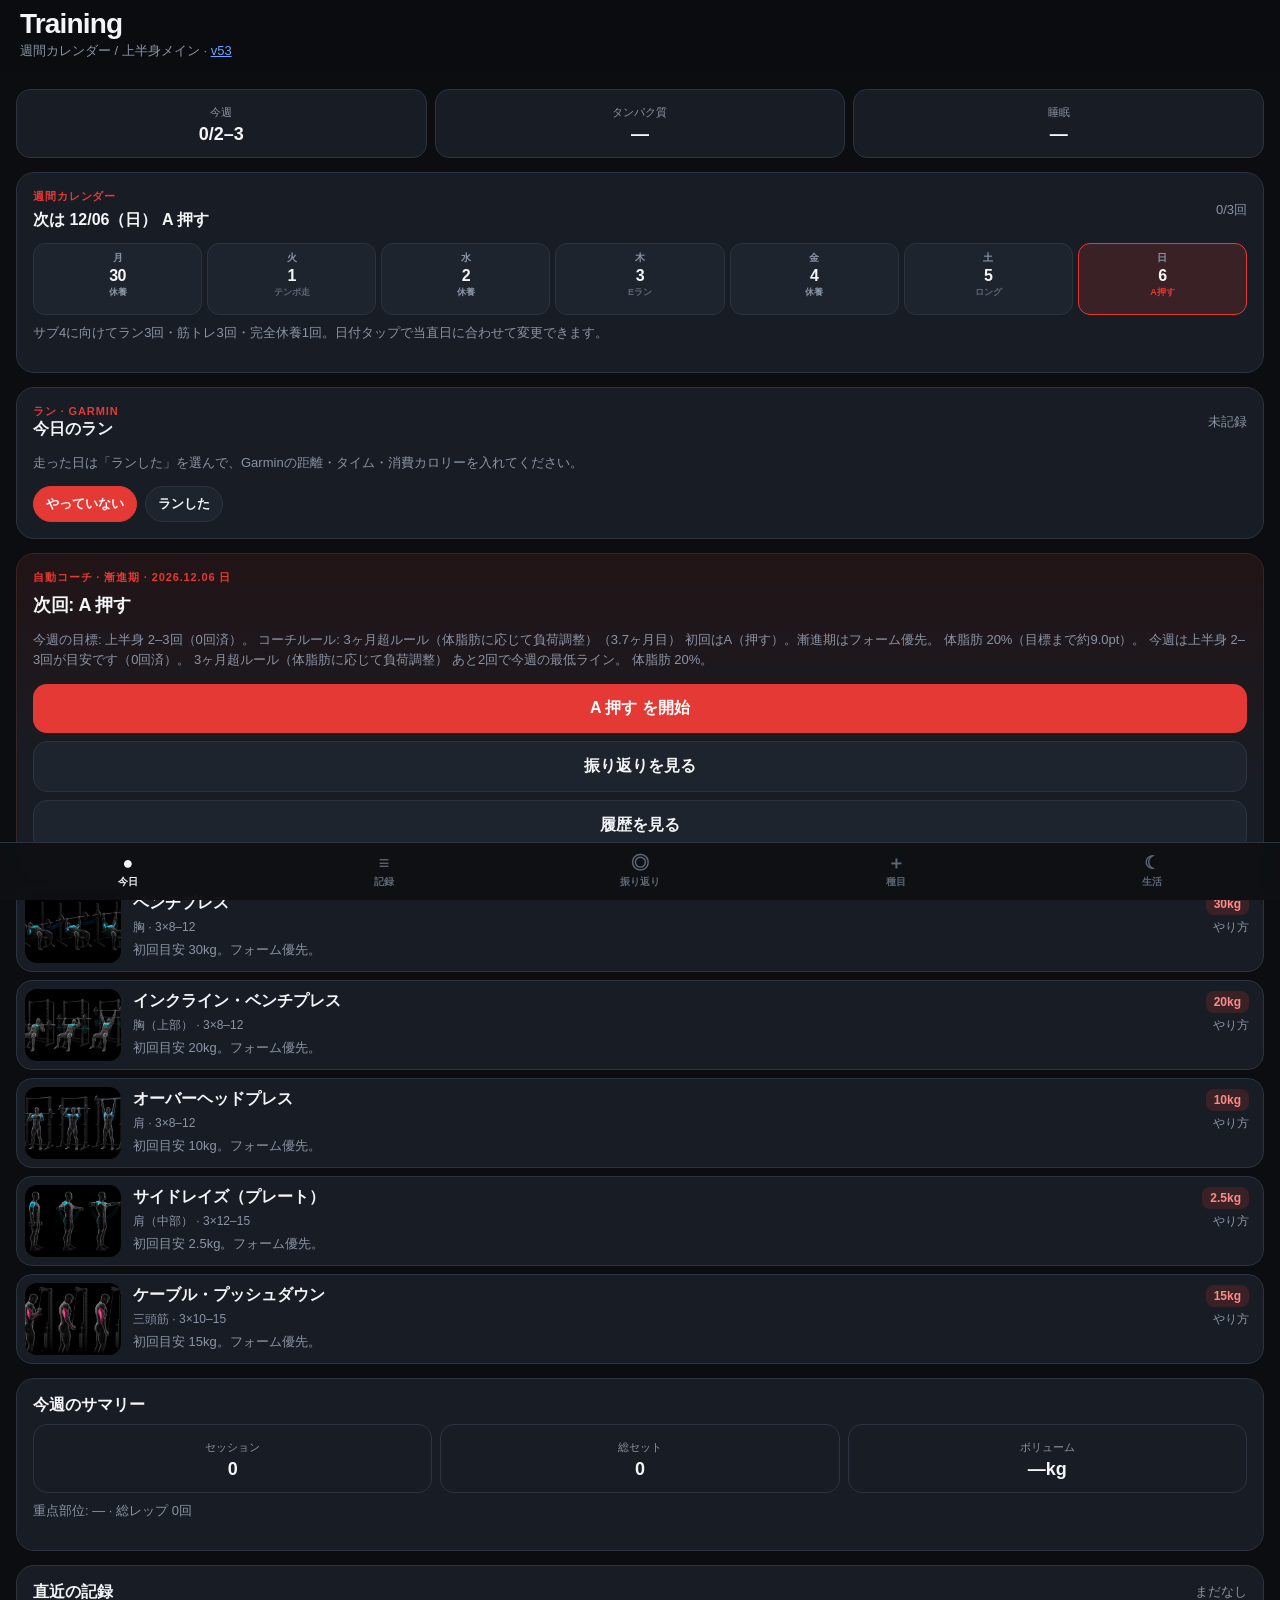
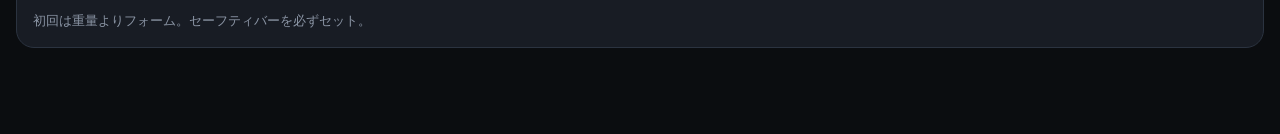
==== commit 36d7aa41: "v53: apply this week’s duty/fatigue schedule, tighten C legs core, and fix easy-pace floor Co-author" ====
--- a/index.html
+++ b/index.html
@@ -12,7 +12,7 @@
     <link rel="manifest" href="./manifest.webmanifest" />
     <link rel="apple-touch-icon" href="./icon-180.png" />
     <meta http-equiv="Cache-Control" content="no-cache, no-store, must-revalidate" />
-    <link rel="stylesheet" href="./styles.css?v=52" />
+    <link rel="stylesheet" href="./styles.css?v=53" />
     <style>
       html,
       body {
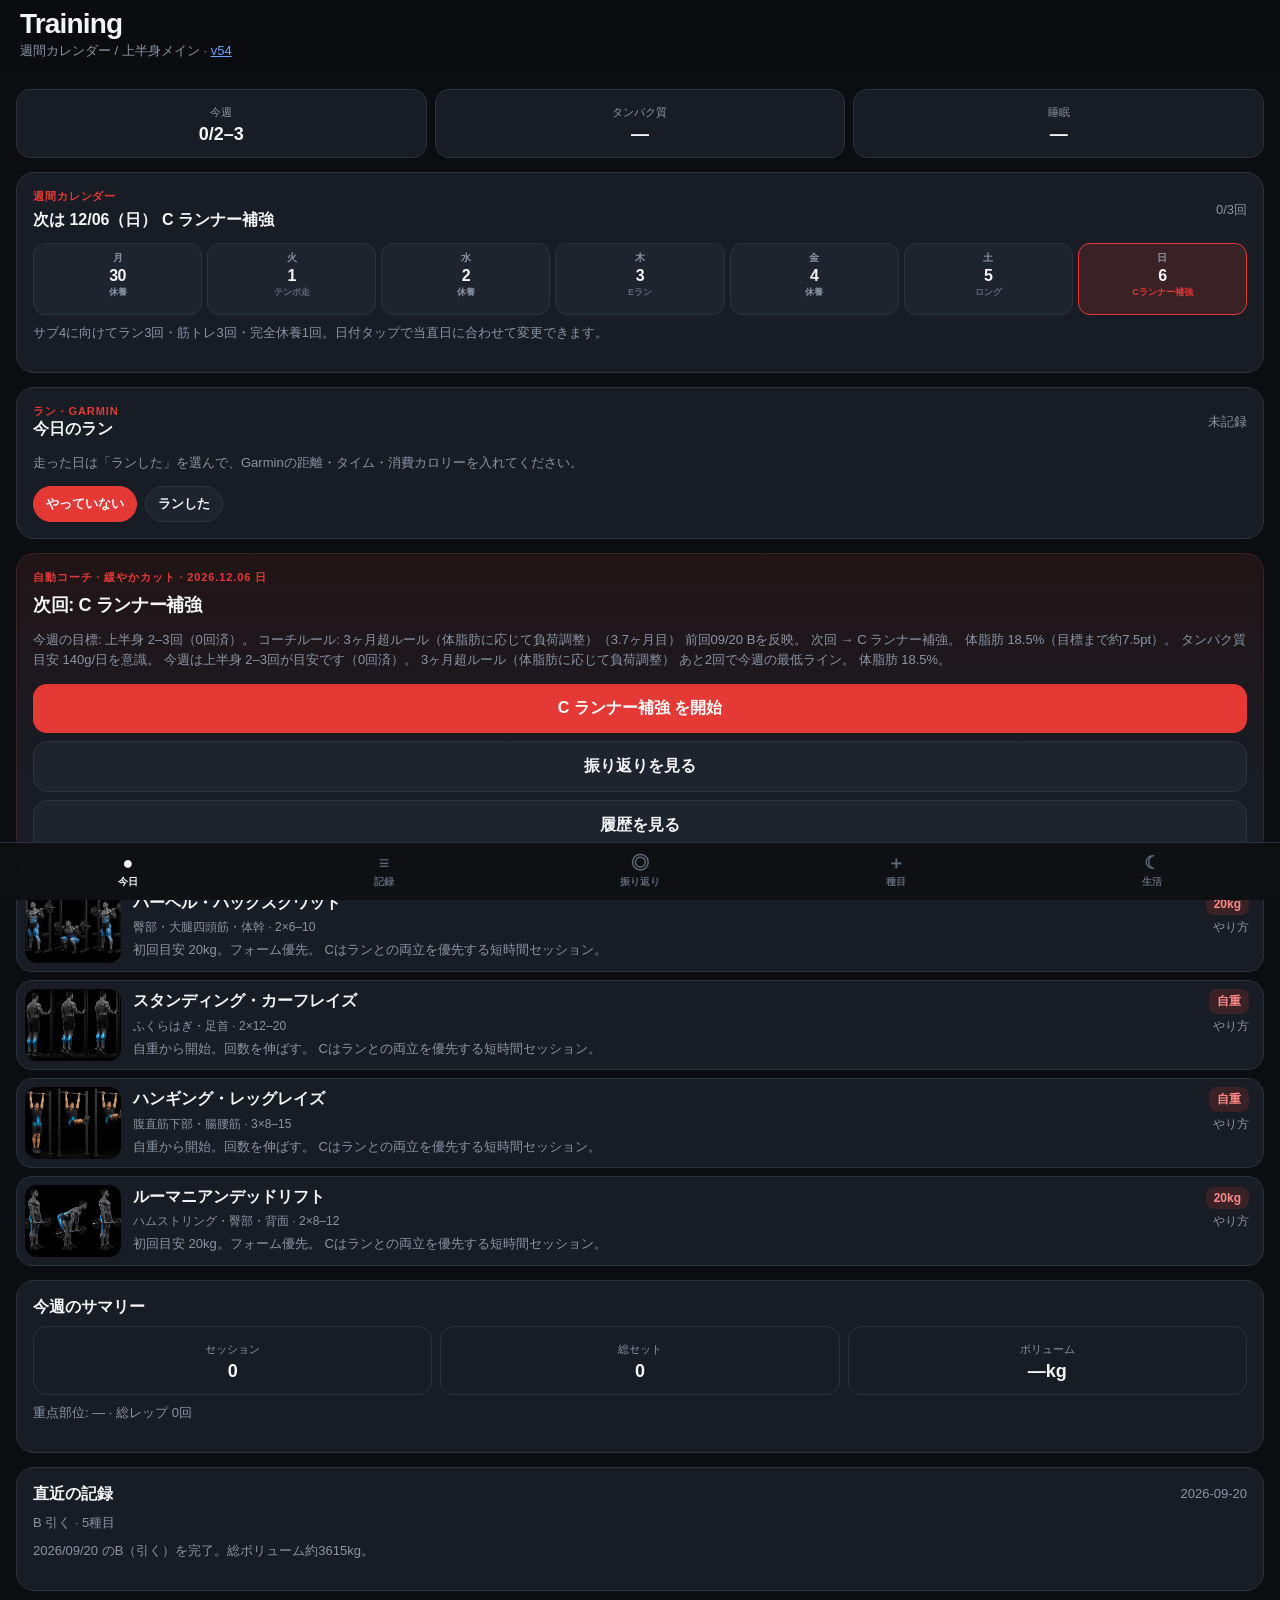
==== commit 4ffd9458: "v54: seed coach weights from the Sept 22 backup so recommendations match current lifts Co-authored-b" ====
--- a/index.html
+++ b/index.html
@@ -12,7 +12,7 @@
     <link rel="manifest" href="./manifest.webmanifest" />
     <link rel="apple-touch-icon" href="./icon-180.png" />
     <meta http-equiv="Cache-Control" content="no-cache, no-store, must-revalidate" />
-    <link rel="stylesheet" href="./styles.css?v=53" />
+    <link rel="stylesheet" href="./styles.css?v=54" />
     <style>
       html,
       body {
